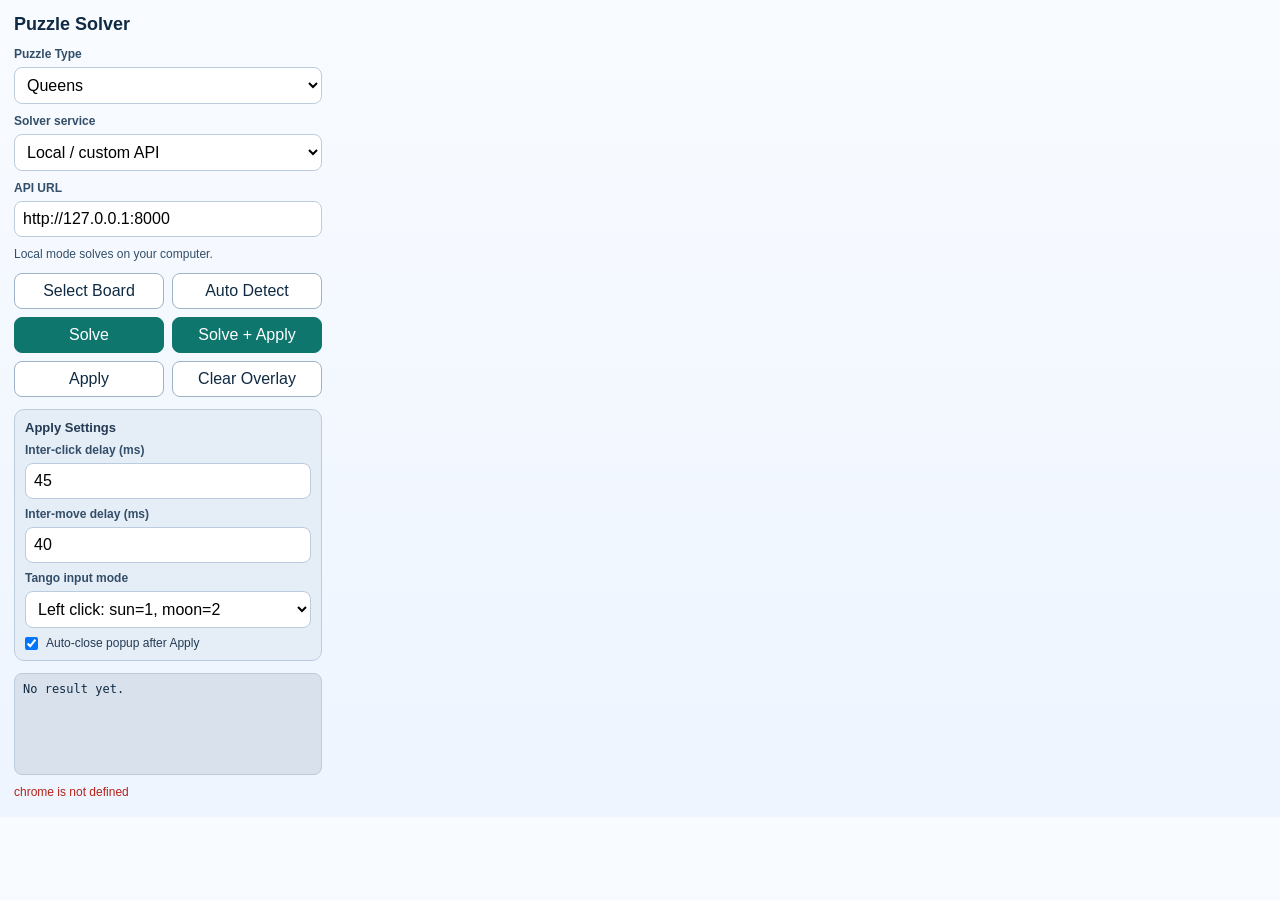
==== extension/popup.html @ 464e5c69 "feat: deploy solver API to Vercel and add online extension mode" ====
<!doctype html>
<html lang="en">
<head>
  <meta charset="utf-8">
  <meta name="viewport" content="width=device-width, initial-scale=1">
  <title>Puzzle Solver</title>
  <link rel="stylesheet" href="popup.css">
</head>
<body>
  <main class="layout">
    <h1>Puzzle Solver</h1>

    <label class="field">
      <span>Puzzle Type</span>
      <select id="puzzleType">
        <option value="queens">Queens</option>
        <option value="tango">Tango</option>
        <option value="sudoku">Mini Sudoku</option>
        <option value="zip">Zip</option>
        <option value="patches">Patches</option>
        <option value="wend">Wend</option>
      </select>
    </label>

    <label class="field">
      <span>Solver service</span>
      <select id="apiMode">
        <option value="local">Local / custom API</option>
        <option value="online">Online</option>
      </select>
    </label>

    <label class="field">
      <span>API URL</span>
      <input id="apiUrl" type="text" value="http://127.0.0.1:8000" autocomplete="off">
    </label>

    <p id="serviceNote" class="service-note">Local mode solves on your computer.</p>

    <div class="actions">
      <button id="selectBoard" type="button">Select Board</button>
      <button id="autoDetect" type="button">Auto Detect</button>
      <button id="solveBoard" type="button" class="primary">Solve</button>
      <button id="solveAndApply" type="button" class="primary">Solve + Apply</button>
      <button id="applyMoves" type="button">Apply</button>
      <button id="clearOverlay" type="button">Clear Overlay</button>
    </div>

    <section class="settings">
      <h2>Apply Settings</h2>

      <label class="field">
        <span>Inter-click delay (ms)</span>
        <input id="interClickDelayMs" type="number" min="0" max="500" step="5" value="45">
      </label>

      <label class="field">
        <span>Inter-move delay (ms)</span>
        <input id="interMoveDelayMs" type="number" min="0" max="500" step="5" value="40">
      </label>

      <label class="field">
        <span>Tango input mode</span>
        <select id="tangoApplyMode">
          <option value="left-cycle">Left click: sun=1, moon=2</option>
          <option value="right-moon">Left sun + right moon</option>
        </select>
      </label>

      <label class="checkbox-field">
        <input id="autoCloseAfterApply" type="checkbox" checked>
        <span>Auto-close popup after Apply</span>
      </label>
    </section>

    <pre id="result" class="result">No result yet.</pre>
    <p id="status" class="status"></p>
  </main>

  <script src="puzzle_registry.js"></script>
  <script src="api_config.js"></script>
  <script src="popup.js"></script>
</body>
</html>
---- extension/popup.css ----
:root {
  font-family: "Segoe UI", Tahoma, sans-serif;
  color: #102a43;
}

body {
  margin: 0;
  width: 336px;
  background: linear-gradient(180deg, #f8fbff 0%, #eef5ff 100%);
}

.layout {
  padding: 14px;
}

h1 {
  margin: 0 0 12px;
  font-size: 18px;
  font-weight: 700;
}

.field {
  display: grid;
  gap: 6px;
  margin-bottom: 10px;
}

.field span {
  font-size: 12px;
  font-weight: 600;
  color: #334e68;
}

input,
select,
button {
  font: inherit;
}

input,
select {
  padding: 8px;
  border: 1px solid #bcccdc;
  border-radius: 8px;
  background: #fff;
}

.actions {
  display: grid;
  grid-template-columns: 1fr 1fr;
  gap: 8px;
  margin: 12px 0;
}

.service-note {
  font-size: 12px;
  color: #334e68;
  margin: 0 0 10px;
}

.settings {
  margin: 8px 0 12px;
  padding: 10px;
  background: #e5edf7;
  border: 1px solid #bcccdc;
  border-radius: 10px;
}

.settings h2 {
  margin: 0 0 8px;
  font-size: 13px;
  color: #243b53;
}

.settings .field {
  margin-bottom: 8px;
}

.checkbox-field {
  display: flex;
  gap: 8px;
  align-items: center;
  font-size: 12px;
  color: #243b53;
}

.checkbox-field input {
  margin: 0;
}

button {
  border: 1px solid #9fb3c8;
  background: #fff;
  color: #102a43;
  border-radius: 8px;
  padding: 8px;
  cursor: pointer;
}

button:hover {
  background: #f0f4f8;
}

button.primary {
  background: #0f766e;
  border-color: #0f766e;
  color: #fff;
}

button:disabled {
  opacity: 0.55;
  cursor: default;
}

.result {
  margin: 0;
  padding: 8px;
  min-height: 84px;
  max-height: 180px;
  overflow: auto;
  white-space: pre-wrap;
  background: #d9e2ec;
  border-radius: 8px;
  border: 1px solid #bcccdc;
  font-size: 12px;
}

.status {
  margin: 10px 0 0;
  min-height: 18px;
  font-size: 12px;
  color: #0f5132;
}

.status.error {
  color: #b42318;
}
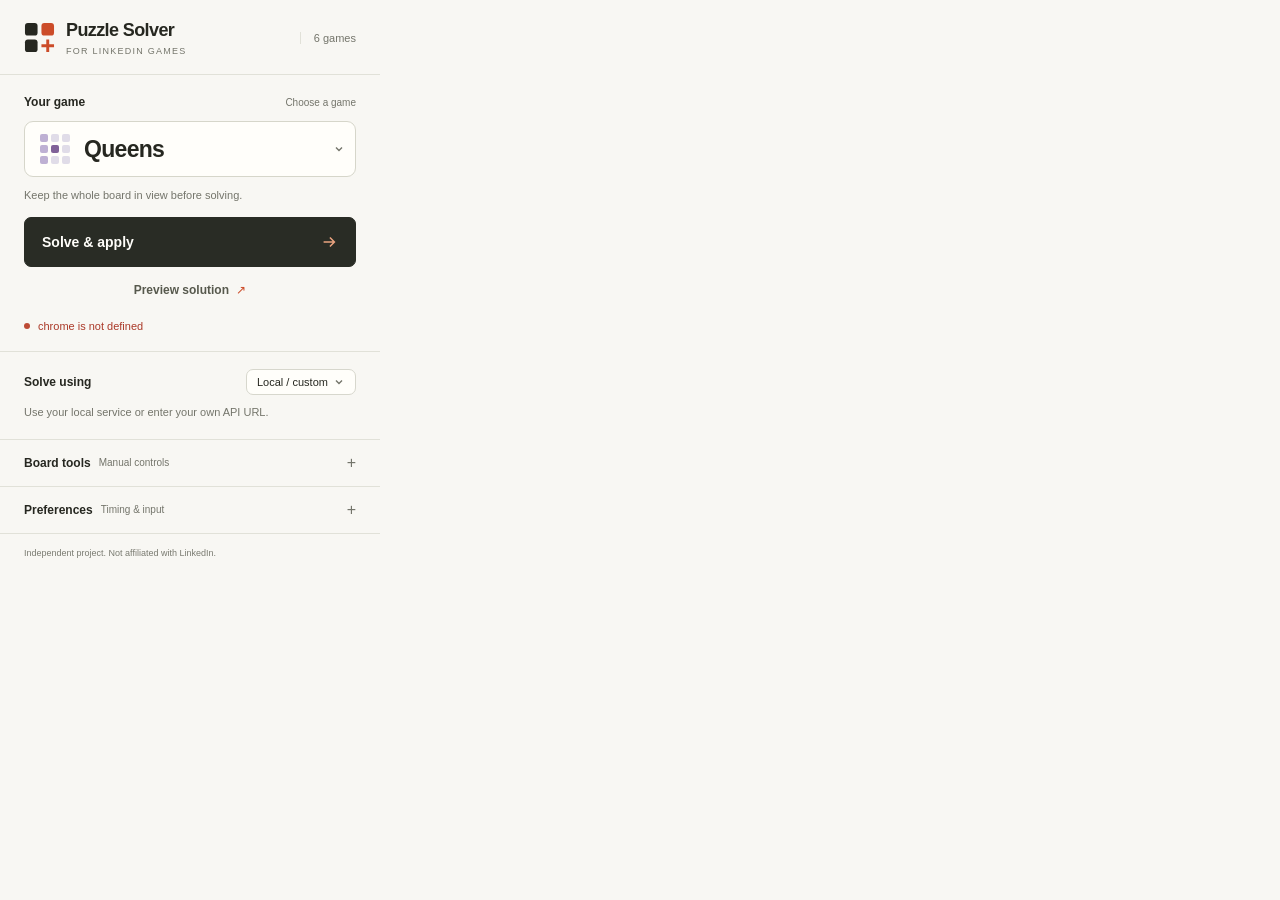
==== commit 5244e21f: "Redesign extension popup and in-page solver controls" ====
--- a/extension/popup.html
+++ b/extension/popup.html
@@ -8,75 +8,53 @@
 </head>
 <body>
   <main class="layout">
-    <h1>Puzzle Solver</h1>
+    <header class="masthead">
+      <svg class="brand-mark" viewBox="0 0 32 32" aria-hidden="true"><rect x="1" y="1" width="13" height="13" rx="3"/><rect x="18" y="1" width="13" height="13" rx="3"/><rect x="1" y="18" width="13" height="13" rx="3"/><path d="M18 24.5h13M24.5 18v13"/></svg>
+      <div><h1>Puzzle Solver</h1><p class="eyebrow">For LinkedIn games</p></div>
+      <span class="edition" aria-label="Six supported games">6 games</span>
+    </header>
 
-    <label class="field">
-      <span>Puzzle Type</span>
-      <select id="puzzleType">
-        <option value="queens">Queens</option>
-        <option value="tango">Tango</option>
-        <option value="sudoku">Mini Sudoku</option>
-        <option value="zip">Zip</option>
-        <option value="patches">Patches</option>
-        <option value="wend">Wend</option>
-      </select>
-    </label>
-
-    <label class="field">
-      <span>Solver service</span>
-      <select id="apiMode">
-        <option value="local">Local / custom API</option>
-        <option value="online">Online</option>
-      </select>
-    </label>
-
-    <label class="field">
-      <span>API URL</span>
-      <input id="apiUrl" type="text" value="http://127.0.0.1:8000" autocomplete="off">
-    </label>
-
-    <p id="serviceNote" class="service-note">Local mode solves on your computer.</p>
-
-    <div class="actions">
-      <button id="selectBoard" type="button">Select Board</button>
-      <button id="autoDetect" type="button">Auto Detect</button>
-      <button id="solveBoard" type="button" class="primary">Solve</button>
-      <button id="solveAndApply" type="button" class="primary">Solve + Apply</button>
-      <button id="applyMoves" type="button">Apply</button>
-      <button id="clearOverlay" type="button">Clear Overlay</button>
-    </div>
-
-    <section class="settings">
-      <h2>Apply Settings</h2>
-
-      <label class="field">
-        <span>Inter-click delay (ms)</span>
-        <input id="interClickDelayMs" type="number" min="0" max="500" step="5" value="45">
-      </label>
-
-      <label class="field">
-        <span>Inter-move delay (ms)</span>
-        <input id="interMoveDelayMs" type="number" min="0" max="500" step="5" value="40">
-      </label>
-
-      <label class="field">
-        <span>Tango input mode</span>
-        <select id="tangoApplyMode">
-          <option value="left-cycle">Left click: sun=1, moon=2</option>
-          <option value="right-moon">Left sun + right moon</option>
+    <section class="solve-section" aria-label="Solve a puzzle">
+      <div class="section-heading"><label for="puzzleType">Your game</label><span id="gameContext">Choose a game</span></div>
+      <div class="game-picker">
+        <span class="game-mark" aria-hidden="true"><i></i><i></i><i></i><i></i><i></i><i></i><i></i><i></i><i></i></span>
+        <select id="puzzleType">
+          <option value="queens">Queens</option><option value="tango">Tango</option>
+          <option value="sudoku">Mini Sudoku</option><option value="zip">Zip</option>
+          <option value="patches">Patches</option><option value="wend">Wend</option>
         </select>
-      </label>
-
-      <label class="checkbox-field">
-        <input id="autoCloseAfterApply" type="checkbox" checked>
-        <span>Auto-close popup after Apply</span>
-      </label>
+      </div>
+      <p class="board-note">Keep the whole board in view before solving.</p>
+      <button id="solveAndApply" type="button" class="primary"><span id="solveLabel">Solve &amp; apply</span><svg viewBox="0 0 20 20" aria-hidden="true"><path d="M4 10h12m-5-5 5 5-5 5"/></svg></button>
+      <button id="solveBoard" type="button" class="preview-button">Preview solution <span aria-hidden="true">↗</span></button>
+      <p id="status" class="status" role="status" aria-live="polite" aria-atomic="true">Ready when you are.</p>
+      <details id="resultDetails" class="result-details" hidden><summary>Solution details</summary><pre id="result" class="result"></pre></details>
     </section>
 
-    <pre id="result" class="result">No result yet.</pre>
-    <p id="status" class="status"></p>
+    <section class="service-section" aria-label="Solver service">
+      <div class="service-heading"><label for="apiMode">Solve using</label><select id="apiMode"><option value="local">Local / custom</option><option value="online">Online</option></select></div>
+      <p id="serviceNote" class="service-note">Use your local service or enter your own API URL.</p>
+    </section>
+
+    <details class="disclosure">
+      <summary>Board tools <span class="summary-note">Manual controls</span></summary>
+      <div class="disclosure-body">
+        <p class="help-text">Adjust the capture if automatic detection misses the board.</p>
+        <div class="tool-grid"><button id="autoDetect" type="button">Detect board</button><button id="selectBoard" type="button">Select area</button><button id="applyMoves" type="button">Apply last solution</button><button id="clearOverlay" type="button">Clear preview</button></div>
+      </div>
+    </details>
+
+    <details class="disclosure">
+      <summary>Preferences <span class="summary-note">Timing &amp; input</span></summary>
+      <div class="disclosure-body">
+      <label id="apiUrlField" class="field endpoint-field"><span>Service address</span><input id="apiUrl" type="url" value="http://127.0.0.1:8000" autocomplete="off" spellcheck="false"></label>
+        <div class="timing-fields"><label class="field"><span>Between clicks <small>ms</small></span><input id="interClickDelayMs" type="number" min="0" max="500" step="5" value="45"></label><label class="field"><span>Between moves <small>ms</small></span><input id="interMoveDelayMs" type="number" min="0" max="500" step="5" value="40"></label></div>
+        <label class="field"><span>Tango controls</span><select id="tangoApplyMode"><option value="left-cycle">Left click cycles sun / moon</option><option value="right-moon">Left for sun, right for moon</option></select></label>
+        <label class="checkbox-field"><input id="autoCloseAfterApply" type="checkbox" checked><span>Close popup after applying</span></label>
+      </div>
+    </details>
+    <footer>Independent project. Not affiliated with LinkedIn.</footer>
   </main>
-
   <script src="puzzle_registry.js"></script>
   <script src="api_config.js"></script>
   <script src="popup.js"></script>
--- a/extension/popup.css
+++ b/extension/popup.css
@@ -1,137 +1,93 @@
 :root {
-  font-family: "Segoe UI", Tahoma, sans-serif;
-  color: #102a43;
+  color-scheme: light;
+  font-family: -apple-system, BlinkMacSystemFont, "Segoe UI", sans-serif;
+  color: #262720;
+  background: #f8f7f3;
+  font-synthesis: none;
+  --muted: #74756b;
+  --line: #e1e1d8;
+  --accent: #cc4c29;
 }
-
-body {
-  margin: 0;
-  width: 336px;
-  background: linear-gradient(180deg, #f8fbff 0%, #eef5ff 100%);
-}
-
-.layout {
-  padding: 14px;
-}
-
-h1 {
-  margin: 0 0 12px;
-  font-size: 18px;
-  font-weight: 700;
-}
-
-.field {
-  display: grid;
-  gap: 6px;
-  margin-bottom: 10px;
-}
-
-.field span {
-  font-size: 12px;
-  font-weight: 600;
-  color: #334e68;
-}
-
-input,
-select,
-button {
-  font: inherit;
-}
-
-input,
-select {
-  padding: 8px;
-  border: 1px solid #bcccdc;
-  border-radius: 8px;
-  background: #fff;
-}
-
-.actions {
-  display: grid;
-  grid-template-columns: 1fr 1fr;
-  gap: 8px;
-  margin: 12px 0;
-}
-
-.service-note {
-  font-size: 12px;
-  color: #334e68;
-  margin: 0 0 10px;
-}
-
-.settings {
-  margin: 8px 0 12px;
-  padding: 10px;
-  background: #e5edf7;
-  border: 1px solid #bcccdc;
-  border-radius: 10px;
-}
-
-.settings h2 {
-  margin: 0 0 8px;
-  font-size: 13px;
-  color: #243b53;
-}
-
-.settings .field {
-  margin-bottom: 8px;
-}
-
-.checkbox-field {
-  display: flex;
-  gap: 8px;
-  align-items: center;
-  font-size: 12px;
-  color: #243b53;
-}
-
-.checkbox-field input {
-  margin: 0;
-}
-
-button {
-  border: 1px solid #9fb3c8;
-  background: #fff;
-  color: #102a43;
-  border-radius: 8px;
-  padding: 8px;
-  cursor: pointer;
-}
-
-button:hover {
-  background: #f0f4f8;
-}
-
-button.primary {
-  background: #0f766e;
-  border-color: #0f766e;
-  color: #fff;
-}
-
-button:disabled {
-  opacity: 0.55;
-  cursor: default;
-}
-
-.result {
-  margin: 0;
-  padding: 8px;
-  min-height: 84px;
-  max-height: 180px;
-  overflow: auto;
-  white-space: pre-wrap;
-  background: #d9e2ec;
-  border-radius: 8px;
-  border: 1px solid #bcccdc;
-  font-size: 12px;
-}
-
-.status {
-  margin: 10px 0 0;
-  min-height: 18px;
-  font-size: 12px;
-  color: #0f5132;
-}
-
-.status.error {
-  color: #b42318;
-}
+* { box-sizing: border-box; }
+[hidden] { display: none !important; }
+body { width: 380px; margin: 0; }
+button, input, select { font: inherit; }
+button, select, summary, input[type="checkbox"] { cursor: pointer; }
+button, input, select { border-radius: 7px; }
+button, input, select, summary { -webkit-tap-highlight-color: transparent; }
+:focus-visible { outline: 2px solid var(--accent); outline-offset: 3px; }
+.masthead { display: flex; align-items: center; gap: 11px; padding: 20px 24px 18px; border-bottom: 1px solid var(--line); }
+.brand-mark { width: 31px; height: 31px; flex: none; fill: currentColor; }
+.brand-mark rect:nth-child(2) { fill: var(--accent); }
+.brand-mark path { fill: none; stroke: var(--accent); stroke-width: 3; }
+h1 { font-size: 18px; line-height: 1.2; letter-spacing: -.6px; margin: 0 0 5px; font-weight: 650; }
+.eyebrow { font-size: 9px; line-height: 1; letter-spacing: 1.25px; text-transform: uppercase; color: var(--muted); margin: 0; }
+.edition { margin-left: auto; font-size: 11px; color: var(--muted); border-left: 1px solid var(--line); padding-left: 13px; white-space: nowrap; }
+.solve-section { padding: 20px 24px 16px; }
+.section-heading { display: flex; align-items: baseline; justify-content: space-between; margin-bottom: 12px; }
+.section-heading label, .service-heading label { font-size: 12px; font-weight: 600; }
+.section-heading span { font-size: 10px; color: var(--muted); }
+.game-picker { display: flex; align-items: center; gap: 14px; border: 1px solid #d6d6ca; border-radius: 9px; background: #fffefa; padding-left: 15px; }
+.game-picker:focus-within { border-color: var(--accent); }
+.game-picker select { width: 100%; border: 0; background-color: transparent; padding: 14px 32px 14px 0; font-size: 23px; font-weight: 600; letter-spacing: -.7px; color: inherit; }
+.game-mark { width: 30px; display: grid; grid-template-columns: repeat(3, 1fr); gap: 3px; flex: none; }
+.game-mark i { aspect-ratio: 1; border-radius: 2px; background: #e0dce8; }
+.game-mark i:nth-child(3n+1) { background: #beb0d3; }
+.game-mark i:nth-child(5) { background: #806198; }
+.layout[data-puzzle="tango"] .game-mark i { background: #e8c269; }
+.layout[data-puzzle="tango"] .game-mark i:nth-child(even) { background: #90b4c7; }
+.layout[data-puzzle="sudoku"] .game-mark i { background: #b8c9af; }
+.layout[data-puzzle="sudoku"] .game-mark i:nth-child(3n) { background: #65875c; }
+.layout[data-puzzle="zip"] .game-mark i { background: #e3bf92; }
+.layout[data-puzzle="zip"] .game-mark i:nth-child(3n+2) { background: #b67043; }
+.layout[data-puzzle="patches"] .game-mark i { background: #d8b4a9; }
+.layout[data-puzzle="patches"] .game-mark i:nth-child(3n+1) { background: #ac7065; }
+.layout[data-puzzle="wend"] .game-mark i { background: #d8ca88; }
+.layout[data-puzzle="wend"] .game-mark i:nth-child(2n) { background: #a79851; }
+.board-note { font-size: 11px; color: var(--muted); line-height: 1.5; margin: 10px 0 14px; }
+button { border: 1px solid #d7d7cd; background: #fffefa; color: inherit; padding: 10px 12px; font-size: 12px; font-weight: 550; transition: background .15s, border-color .15s; }
+button:hover { background: #eeeee6; border-color: #b5b5a8; }
+button.primary { display: flex; align-items: center; justify-content: space-between; width: 100%; background: #292c25; border-color: #292c25; color: #fffefa; padding: 15px 17px; font-size: 14px; }
+button.primary:hover { background: #414538; border-color: #414538; }
+.primary svg { width: 18px; height: 18px; stroke: #e9a27f; stroke-width: 1.7; fill: none; }
+button.preview-button { width: 100%; margin-top: 7px; background: transparent; border-color: transparent; padding: 8px; color: #57594d; }
+.preview-button span { margin-left: 4px; color: var(--accent); }
+button.preview-button:hover { background: #efeee7; }
+:disabled { opacity: .5; cursor: wait; }
+.status { display: flex; align-items: flex-start; gap: 8px; font-size: 11px; line-height: 1.5; margin: 12px 0 0; color: #616455; overflow-wrap: anywhere; }
+.status::before { content: ""; width: 6px; height: 6px; border-radius: 50%; background: #899875; flex: none; margin-top: 5px; }
+.status.error { color: #aa3827; }
+.status.error::before { background: #bd4b35; }
+.layout[aria-busy="true"] .status::before { width: 9px; height: 9px; margin-top: 3px; background: transparent; border: 1.5px solid #d3d4c9; border-top-color: #666d58; animation: spin .8s linear infinite; }
+@keyframes spin { to { transform: rotate(360deg); } }
+.service-section { border-top: 1px solid var(--line); padding: 17px 24px 18px; }
+.service-heading { display: flex; justify-content: space-between; align-items: center; }
+.service-heading select { font-size: 11px; padding: 6px 27px 6px 10px; border: 1px solid #d7d7cd; background-color: #fffefa; }
+.service-note { color: var(--muted); font-size: 11px; line-height: 1.55; margin: 9px 0 0; }
+.field { display: grid; gap: 7px; }
+.field span { font-size: 11px; font-weight: 550; }
+.field small { color: var(--muted); font-weight: 400; }
+input, select { color: inherit; }
+.field input, .field select { width: 100%; border: 1px solid #d7d7cd; background-color: #fffefa; padding: 9px 10px; font-size: 12px; }
+select { appearance: none; background-image: url("data:image/svg+xml,%3Csvg xmlns='http://www.w3.org/2000/svg' viewBox='0 0 12 12' fill='none' stroke='%2374756b' stroke-width='1.4'%3E%3Cpath d='m3 4.5 3 3 3-3'/%3E%3C/svg%3E"); background-repeat: no-repeat; background-size: 12px; background-position: right 10px center; }
+.endpoint-field { margin: 0 0 16px; }
+.endpoint-field input { font-family: ui-monospace, "SFMono-Regular", Consolas, monospace; font-size: 10px; }
+.disclosure { border-top: 1px solid var(--line); }
+summary { list-style: none; display: flex; align-items: center; padding: 14px 24px; gap: 8px; font-size: 12px; font-weight: 550; }
+summary::-webkit-details-marker { display: none; }
+summary::after { content: "+"; color: var(--muted); font-size: 16px; font-weight: 400; margin-left: auto; }
+details[open] > summary::after { content: "−"; }
+summary:hover { background: #f0efe9; }
+.summary-note { color: var(--muted); font-size: 10px; font-weight: 400; }
+.disclosure-body { padding: 0 24px 20px; }
+.help-text { font-size: 11px; color: var(--muted); line-height: 1.5; margin: 0 0 12px; }
+.tool-grid { display: grid; grid-template-columns: 1fr 1fr; gap: 7px; }
+.tool-grid button { font-size: 11px; }
+.timing-fields { display: grid; grid-template-columns: 1fr 1fr; gap: 12px; margin-bottom: 14px; }
+.checkbox-field { display: flex; gap: 9px; align-items: center; margin-top: 16px; font-size: 11px; }
+.checkbox-field input { margin: 0; accent-color: #4e5d40; width: 14px; height: 14px; }
+.result-details { margin-top: 12px; border: 1px solid var(--line); border-radius: 7px; }
+.result-details summary { padding: 9px 10px; color: #57594d; font-size: 11px; }
+.result { margin: 0; padding: 10px; max-height: 160px; overflow: auto; white-space: pre-wrap; overflow-wrap: anywhere; font: 10px/1.6 ui-monospace, "SFMono-Regular", Consolas, monospace; border-top: 1px solid var(--line); }
+footer { padding: 13px 24px; border-top: 1px solid var(--line); color: #7a7b71; font-size: 9px; line-height: 1.5; }
+@media (prefers-reduced-motion: reduce) { *, *::before { animation: none !important; transition: none !important; } }
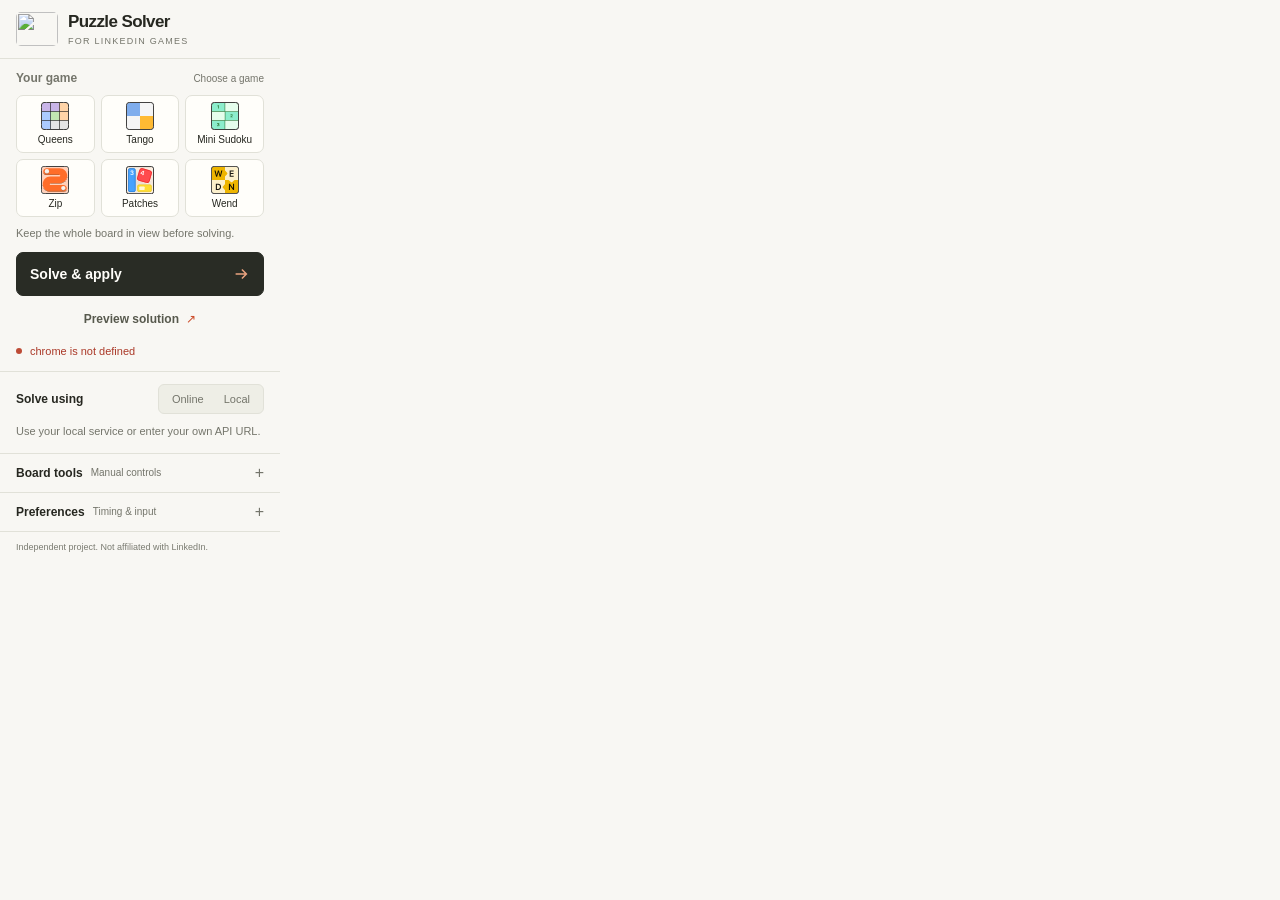
==== commit 8f0e321a: "Compact popup and use original game icons and repository logo" ====
--- a/extension/popup.html
+++ b/extension/popup.html
@@ -9,21 +9,18 @@
 <body>
   <main class="layout">
     <header class="masthead">
-      <svg class="brand-mark" viewBox="0 0 32 32" aria-hidden="true"><rect x="1" y="1" width="13" height="13" rx="3"/><rect x="18" y="1" width="13" height="13" rx="3"/><rect x="1" y="18" width="13" height="13" rx="3"/><path d="M18 24.5h13M24.5 18v13"/></svg>
+      <img class="brand-mark" src="assets/logo.png" alt="">
       <div><h1>Puzzle Solver</h1><p class="eyebrow">For LinkedIn games</p></div>
-      <span class="edition" aria-label="Six supported games">6 games</span>
     </header>
 
     <section class="solve-section" aria-label="Solve a puzzle">
-      <div class="section-heading"><label for="puzzleType">Your game</label><span id="gameContext">Choose a game</span></div>
-      <div class="game-picker">
-        <span class="game-mark" aria-hidden="true"><i></i><i></i><i></i><i></i><i></i><i></i><i></i><i></i><i></i></span>
-        <select id="puzzleType">
-          <option value="queens">Queens</option><option value="tango">Tango</option>
-          <option value="sudoku">Mini Sudoku</option><option value="zip">Zip</option>
-          <option value="patches">Patches</option><option value="wend">Wend</option>
-        </select>
-      </div>
+      <div class="section-heading"><span id="gameLabel">Your game</span><span id="gameContext">Choose a game</span></div>
+      <div id="gameChoices" class="game-choices" role="radiogroup" aria-labelledby="gameLabel"></div>
+      <select id="puzzleType" hidden aria-label="Game value">
+        <option value="queens">Queens</option><option value="tango">Tango</option>
+        <option value="sudoku">Mini Sudoku</option><option value="zip">Zip</option>
+        <option value="patches">Patches</option><option value="wend">Wend</option>
+      </select>
       <p class="board-note">Keep the whole board in view before solving.</p>
       <button id="solveAndApply" type="button" class="primary"><span id="solveLabel">Solve &amp; apply</span><svg viewBox="0 0 20 20" aria-hidden="true"><path d="M4 10h12m-5-5 5 5-5 5"/></svg></button>
       <button id="solveBoard" type="button" class="preview-button">Preview solution <span aria-hidden="true">↗</span></button>
@@ -32,7 +29,13 @@
     </section>
 
     <section class="service-section" aria-label="Solver service">
-      <div class="service-heading"><label for="apiMode">Solve using</label><select id="apiMode"><option value="local">Local / custom</option><option value="online">Online</option></select></div>
+      <div class="service-heading"><span id="serviceLabel">Solve using</span>
+        <div class="mode-switch" role="radiogroup" aria-labelledby="serviceLabel">
+          <label><input id="apiModeOnline" type="radio" name="serviceMode" value="online"><span>Online</span></label>
+          <label><input id="apiModeLocal" type="radio" name="serviceMode" value="local"><span>Local</span></label>
+        </div>
+        <select id="apiMode" hidden aria-label="Service value"><option value="local">Local / custom</option><option value="online">Online</option></select>
+      </div>
       <p id="serviceNote" class="service-note">Use your local service or enter your own API URL.</p>
     </section>
 
@@ -47,7 +50,7 @@
     <details class="disclosure">
       <summary>Preferences <span class="summary-note">Timing &amp; input</span></summary>
       <div class="disclosure-body">
-      <label id="apiUrlField" class="field endpoint-field"><span>Service address</span><input id="apiUrl" type="url" value="http://127.0.0.1:8000" autocomplete="off" spellcheck="false"></label>
+        <label id="apiUrlField" class="field endpoint-field"><span>Service address</span><input id="apiUrl" type="url" value="http://127.0.0.1:8000" autocomplete="off" spellcheck="false"></label>
         <div class="timing-fields"><label class="field"><span>Between clicks <small>ms</small></span><input id="interClickDelayMs" type="number" min="0" max="500" step="5" value="45"></label><label class="field"><span>Between moves <small>ms</small></span><input id="interMoveDelayMs" type="number" min="0" max="500" step="5" value="40"></label></div>
         <label class="field"><span>Tango controls</span><select id="tangoApplyMode"><option value="left-cycle">Left click cycles sun / moon</option><option value="right-moon">Left for sun, right for moon</option></select></label>
         <label class="checkbox-field"><input id="autoCloseAfterApply" type="checkbox" checked><span>Close popup after applying</span></label>
--- a/extension/popup.css
+++ b/extension/popup.css
@@ -10,59 +10,52 @@
 }
 * { box-sizing: border-box; }
 [hidden] { display: none !important; }
-body { width: 380px; margin: 0; }
+body { width: 280px; margin: 0; }
 button, input, select { font: inherit; }
 button, select, summary, input[type="checkbox"] { cursor: pointer; }
 button, input, select { border-radius: 7px; }
 button, input, select, summary { -webkit-tap-highlight-color: transparent; }
 :focus-visible { outline: 2px solid var(--accent); outline-offset: 3px; }
-.masthead { display: flex; align-items: center; gap: 11px; padding: 20px 24px 18px; border-bottom: 1px solid var(--line); }
-.brand-mark { width: 31px; height: 31px; flex: none; fill: currentColor; }
-.brand-mark rect:nth-child(2) { fill: var(--accent); }
-.brand-mark path { fill: none; stroke: var(--accent); stroke-width: 3; }
-h1 { font-size: 18px; line-height: 1.2; letter-spacing: -.6px; margin: 0 0 5px; font-weight: 650; }
+.masthead { display: flex; align-items: center; gap: 10px; padding: 12px 16px; border-bottom: 1px solid var(--line); }
+.brand-mark { width: 42px; height: 34px; flex: none; object-fit: contain; border-radius: 5px; }
+h1 { font-size: 17px; line-height: 1.2; letter-spacing: -.6px; margin: 0 0 5px; font-weight: 650; }
 .eyebrow { font-size: 9px; line-height: 1; letter-spacing: 1.25px; text-transform: uppercase; color: var(--muted); margin: 0; }
-.edition { margin-left: auto; font-size: 11px; color: var(--muted); border-left: 1px solid var(--line); padding-left: 13px; white-space: nowrap; }
-.solve-section { padding: 20px 24px 16px; }
-.section-heading { display: flex; align-items: baseline; justify-content: space-between; margin-bottom: 12px; }
-.section-heading label, .service-heading label { font-size: 12px; font-weight: 600; }
+.solve-section { padding: 12px 16px; }
+.section-heading { display: flex; align-items: baseline; justify-content: space-between; margin-bottom: 10px; }
+.section-heading > span:first-child, .service-heading > span { font-size: 12px; font-weight: 600; }
 .section-heading span { font-size: 10px; color: var(--muted); }
-.game-picker { display: flex; align-items: center; gap: 14px; border: 1px solid #d6d6ca; border-radius: 9px; background: #fffefa; padding-left: 15px; }
-.game-picker:focus-within { border-color: var(--accent); }
-.game-picker select { width: 100%; border: 0; background-color: transparent; padding: 14px 32px 14px 0; font-size: 23px; font-weight: 600; letter-spacing: -.7px; color: inherit; }
-.game-mark { width: 30px; display: grid; grid-template-columns: repeat(3, 1fr); gap: 3px; flex: none; }
-.game-mark i { aspect-ratio: 1; border-radius: 2px; background: #e0dce8; }
-.game-mark i:nth-child(3n+1) { background: #beb0d3; }
-.game-mark i:nth-child(5) { background: #806198; }
-.layout[data-puzzle="tango"] .game-mark i { background: #e8c269; }
-.layout[data-puzzle="tango"] .game-mark i:nth-child(even) { background: #90b4c7; }
-.layout[data-puzzle="sudoku"] .game-mark i { background: #b8c9af; }
-.layout[data-puzzle="sudoku"] .game-mark i:nth-child(3n) { background: #65875c; }
-.layout[data-puzzle="zip"] .game-mark i { background: #e3bf92; }
-.layout[data-puzzle="zip"] .game-mark i:nth-child(3n+2) { background: #b67043; }
-.layout[data-puzzle="patches"] .game-mark i { background: #d8b4a9; }
-.layout[data-puzzle="patches"] .game-mark i:nth-child(3n+1) { background: #ac7065; }
-.layout[data-puzzle="wend"] .game-mark i { background: #d8ca88; }
-.layout[data-puzzle="wend"] .game-mark i:nth-child(2n) { background: #a79851; }
-.board-note { font-size: 11px; color: var(--muted); line-height: 1.5; margin: 10px 0 14px; }
+.game-choices { display: grid; grid-template-columns: repeat(3, 1fr); gap: 6px; }
+.game-choice { position: relative; cursor: pointer; }
+.game-choice input, .mode-switch input { position: absolute; opacity: 0; width: 1px; height: 1px; margin: 0; }
+.game-choice .choice-content { display: flex; flex-direction: column; align-items: center; justify-content: center; gap: 4px; min-height: 58px; padding: 5px 2px; border: 1px solid var(--line); border-radius: 7px; background: #fffefa; }
+.game-choice img { width: 28px; height: 28px; }
+.game-choice .choice-name { font-size: 10px; line-height: 1.2; white-space: nowrap; }
+.game-choice:hover .choice-content { border-color: #afafa1; background: #f0efe8; }
+.game-choice input:checked + .choice-content { border-color: #646e55; background: #edf0e6; box-shadow: inset 0 0 0 1px #646e55; }
+.game-choice input:focus-visible + .choice-content, .mode-switch input:focus-visible + span { outline: 2px solid var(--accent); outline-offset: 2px; }
+.game-choice:has(input:disabled), .mode-switch label:has(input:disabled) { opacity: .5; cursor: wait; }
+.board-note { font-size: 11px; color: var(--muted); line-height: 1.5; margin: 8px 0 10px; }
 button { border: 1px solid #d7d7cd; background: #fffefa; color: inherit; padding: 10px 12px; font-size: 12px; font-weight: 550; transition: background .15s, border-color .15s; }
 button:hover { background: #eeeee6; border-color: #b5b5a8; }
-button.primary { display: flex; align-items: center; justify-content: space-between; width: 100%; background: #292c25; border-color: #292c25; color: #fffefa; padding: 15px 17px; font-size: 14px; }
+button.primary { display: flex; align-items: center; justify-content: space-between; width: 100%; background: #292c25; border-color: #292c25; color: #fffefa; padding: 12px 13px; font-size: 14px; }
 button.primary:hover { background: #414538; border-color: #414538; }
 .primary svg { width: 18px; height: 18px; stroke: #e9a27f; stroke-width: 1.7; fill: none; }
 button.preview-button { width: 100%; margin-top: 7px; background: transparent; border-color: transparent; padding: 8px; color: #57594d; }
 .preview-button span { margin-left: 4px; color: var(--accent); }
 button.preview-button:hover { background: #efeee7; }
 :disabled { opacity: .5; cursor: wait; }
-.status { display: flex; align-items: flex-start; gap: 8px; font-size: 11px; line-height: 1.5; margin: 12px 0 0; color: #616455; overflow-wrap: anywhere; }
+.status { display: flex; align-items: flex-start; gap: 8px; font-size: 11px; line-height: 1.5; margin: 8px 0 0; color: #616455; overflow-wrap: anywhere; }
 .status::before { content: ""; width: 6px; height: 6px; border-radius: 50%; background: #899875; flex: none; margin-top: 5px; }
 .status.error { color: #aa3827; }
 .status.error::before { background: #bd4b35; }
 .layout[aria-busy="true"] .status::before { width: 9px; height: 9px; margin-top: 3px; background: transparent; border: 1.5px solid #d3d4c9; border-top-color: #666d58; animation: spin .8s linear infinite; }
 @keyframes spin { to { transform: rotate(360deg); } }
-.service-section { border-top: 1px solid var(--line); padding: 17px 24px 18px; }
+.service-section { border-top: 1px solid var(--line); padding: 12px 16px; }
 .service-heading { display: flex; justify-content: space-between; align-items: center; }
-.service-heading select { font-size: 11px; padding: 6px 27px 6px 10px; border: 1px solid #d7d7cd; background-color: #fffefa; }
+.mode-switch { display: flex; padding: 3px; border: 1px solid var(--line); border-radius: 6px; background: #eeeee6; }
+.mode-switch label { position: relative; cursor: pointer; }
+.mode-switch span { display: block; padding: 5px 10px; border-radius: 4px; font-size: 11px; line-height: 1.1; color: #74756b; }
+.mode-switch input:checked + span { color: #262720; background: #fffefa; box-shadow: 0 1px 3px #26272016; }
 .service-note { color: var(--muted); font-size: 11px; line-height: 1.55; margin: 9px 0 0; }
 .field { display: grid; gap: 7px; }
 .field span { font-size: 11px; font-weight: 550; }
@@ -73,13 +66,13 @@
 .endpoint-field { margin: 0 0 16px; }
 .endpoint-field input { font-family: ui-monospace, "SFMono-Regular", Consolas, monospace; font-size: 10px; }
 .disclosure { border-top: 1px solid var(--line); }
-summary { list-style: none; display: flex; align-items: center; padding: 14px 24px; gap: 8px; font-size: 12px; font-weight: 550; }
+summary { list-style: none; display: flex; align-items: center; padding: 10px 16px; gap: 8px; font-size: 12px; font-weight: 550; }
 summary::-webkit-details-marker { display: none; }
 summary::after { content: "+"; color: var(--muted); font-size: 16px; font-weight: 400; margin-left: auto; }
 details[open] > summary::after { content: "−"; }
 summary:hover { background: #f0efe9; }
 .summary-note { color: var(--muted); font-size: 10px; font-weight: 400; }
-.disclosure-body { padding: 0 24px 20px; }
+.disclosure-body { padding: 0 16px 16px; }
 .help-text { font-size: 11px; color: var(--muted); line-height: 1.5; margin: 0 0 12px; }
 .tool-grid { display: grid; grid-template-columns: 1fr 1fr; gap: 7px; }
 .tool-grid button { font-size: 11px; }
@@ -89,5 +82,5 @@
 .result-details { margin-top: 12px; border: 1px solid var(--line); border-radius: 7px; }
 .result-details summary { padding: 9px 10px; color: #57594d; font-size: 11px; }
 .result { margin: 0; padding: 10px; max-height: 160px; overflow: auto; white-space: pre-wrap; overflow-wrap: anywhere; font: 10px/1.6 ui-monospace, "SFMono-Regular", Consolas, monospace; border-top: 1px solid var(--line); }
-footer { padding: 13px 24px; border-top: 1px solid var(--line); color: #7a7b71; font-size: 9px; line-height: 1.5; }
+footer { padding: 9px 16px; border-top: 1px solid var(--line); color: #7a7b71; font-size: 9px; line-height: 1.5; }
 @media (prefers-reduced-motion: reduce) { *, *::before { animation: none !important; transition: none !important; } }
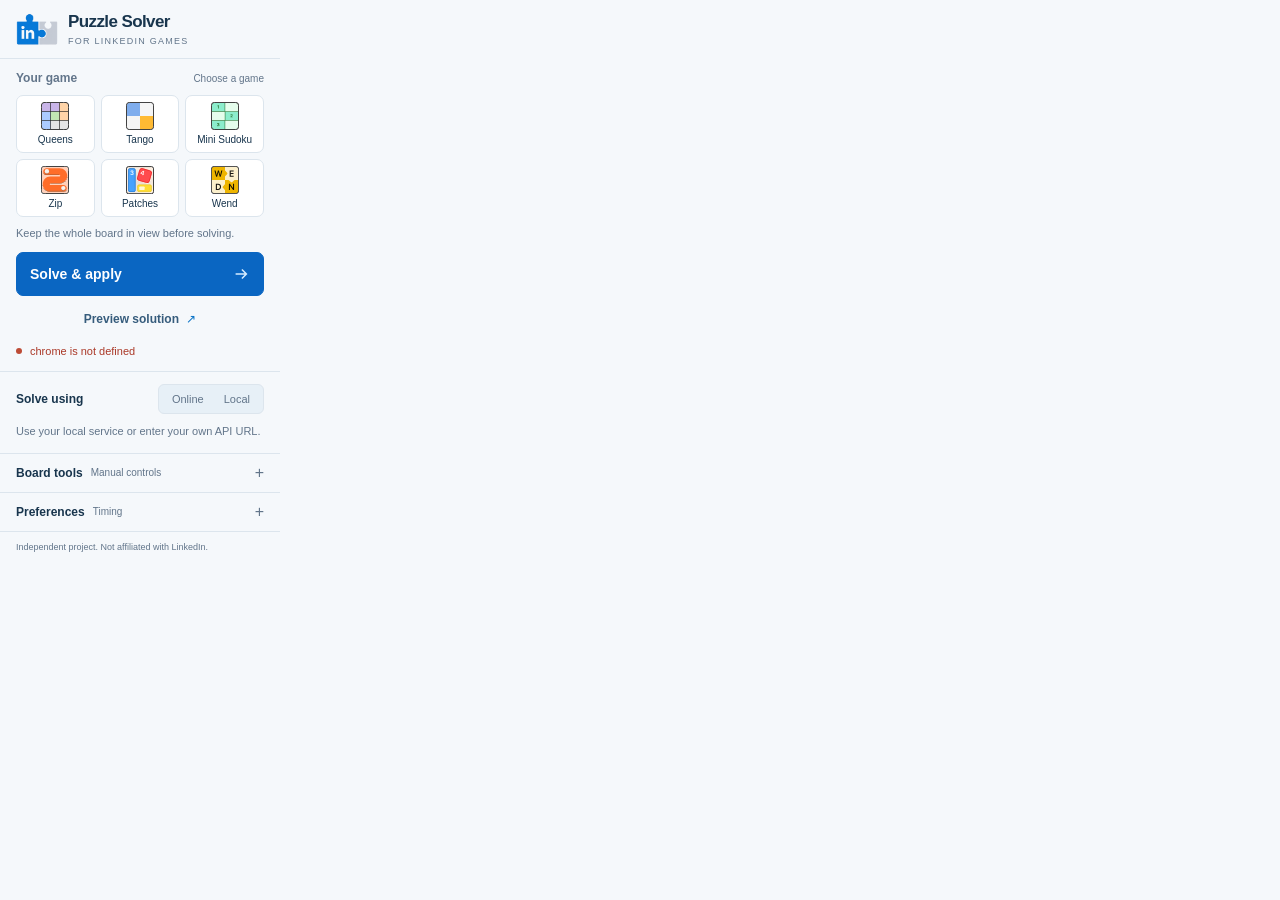
==== commit 97ec31b1: "Fix Sudoku completion and Queens detection, simplify controls and previews" ====
--- a/extension/popup.html
+++ b/extension/popup.html
@@ -48,11 +48,10 @@
     </details>
 
     <details class="disclosure">
-      <summary>Preferences <span class="summary-note">Timing &amp; input</span></summary>
+      <summary>Preferences <span class="summary-note">Timing</span></summary>
       <div class="disclosure-body">
         <label id="apiUrlField" class="field endpoint-field"><span>Service address</span><input id="apiUrl" type="url" value="http://127.0.0.1:8000" autocomplete="off" spellcheck="false"></label>
         <div class="timing-fields"><label class="field"><span>Between clicks <small>ms</small></span><input id="interClickDelayMs" type="number" min="0" max="500" step="5" value="45"></label><label class="field"><span>Between moves <small>ms</small></span><input id="interMoveDelayMs" type="number" min="0" max="500" step="5" value="40"></label></div>
-        <label class="field"><span>Tango controls</span><select id="tangoApplyMode"><option value="left-cycle">Left click cycles sun / moon</option><option value="right-moon">Left for sun, right for moon</option></select></label>
         <label class="checkbox-field"><input id="autoCloseAfterApply" type="checkbox" checked><span>Close popup after applying</span></label>
       </div>
     </details>
--- a/extension/popup.css
+++ b/extension/popup.css
@@ -1,12 +1,12 @@
 :root {
   color-scheme: light;
   font-family: -apple-system, BlinkMacSystemFont, "Segoe UI", sans-serif;
-  color: #262720;
-  background: #f8f7f3;
+  color: #18354d;
+  background: #f5f8fb;
   font-synthesis: none;
-  --muted: #74756b;
-  --line: #e1e1d8;
-  --accent: #cc4c29;
+  --muted: #62758a;
+  --line: #dce5ed;
+  --accent: #0a73c7;
 }
 * { box-sizing: border-box; }
 [hidden] { display: none !important; }
@@ -27,41 +27,41 @@
 .game-choices { display: grid; grid-template-columns: repeat(3, 1fr); gap: 6px; }
 .game-choice { position: relative; cursor: pointer; }
 .game-choice input, .mode-switch input { position: absolute; opacity: 0; width: 1px; height: 1px; margin: 0; }
-.game-choice .choice-content { display: flex; flex-direction: column; align-items: center; justify-content: center; gap: 4px; min-height: 58px; padding: 5px 2px; border: 1px solid var(--line); border-radius: 7px; background: #fffefa; }
+.game-choice .choice-content { display: flex; flex-direction: column; align-items: center; justify-content: center; gap: 4px; min-height: 58px; padding: 5px 2px; border: 1px solid var(--line); border-radius: 7px; background: #ffffff; }
 .game-choice img { width: 28px; height: 28px; }
 .game-choice .choice-name { font-size: 10px; line-height: 1.2; white-space: nowrap; }
-.game-choice:hover .choice-content { border-color: #afafa1; background: #f0efe8; }
-.game-choice input:checked + .choice-content { border-color: #646e55; background: #edf0e6; box-shadow: inset 0 0 0 1px #646e55; }
+.game-choice:hover .choice-content { border-color: #97afc4; background: #edf4fa; }
+.game-choice input:checked + .choice-content { border-color: #0a66c2; background: #eaf3fc; box-shadow: inset 0 0 0 1px #0a66c2; }
 .game-choice input:focus-visible + .choice-content, .mode-switch input:focus-visible + span { outline: 2px solid var(--accent); outline-offset: 2px; }
 .game-choice:has(input:disabled), .mode-switch label:has(input:disabled) { opacity: .5; cursor: wait; }
 .board-note { font-size: 11px; color: var(--muted); line-height: 1.5; margin: 8px 0 10px; }
-button { border: 1px solid #d7d7cd; background: #fffefa; color: inherit; padding: 10px 12px; font-size: 12px; font-weight: 550; transition: background .15s, border-color .15s; }
-button:hover { background: #eeeee6; border-color: #b5b5a8; }
-button.primary { display: flex; align-items: center; justify-content: space-between; width: 100%; background: #292c25; border-color: #292c25; color: #fffefa; padding: 12px 13px; font-size: 14px; }
-button.primary:hover { background: #414538; border-color: #414538; }
-.primary svg { width: 18px; height: 18px; stroke: #e9a27f; stroke-width: 1.7; fill: none; }
-button.preview-button { width: 100%; margin-top: 7px; background: transparent; border-color: transparent; padding: 8px; color: #57594d; }
+button { border: 1px solid #cbd9e5; background: #ffffff; color: inherit; padding: 10px 12px; font-size: 12px; font-weight: 550; transition: background .15s, border-color .15s; }
+button:hover { background: #e7f0f7; border-color: #9ab3c9; }
+button.primary { display: flex; align-items: center; justify-content: space-between; width: 100%; background: #0a66c2; border-color: #0a66c2; color: #ffffff; padding: 12px 13px; font-size: 14px; }
+button.primary:hover { background: #08549e; border-color: #08549e; }
+.primary svg { width: 18px; height: 18px; stroke: #d5ecff; stroke-width: 1.7; fill: none; }
+button.preview-button { width: 100%; margin-top: 7px; background: transparent; border-color: transparent; padding: 8px; color: #365c7c; }
 .preview-button span { margin-left: 4px; color: var(--accent); }
-button.preview-button:hover { background: #efeee7; }
+button.preview-button:hover { background: #eaf2f9; }
 :disabled { opacity: .5; cursor: wait; }
-.status { display: flex; align-items: flex-start; gap: 8px; font-size: 11px; line-height: 1.5; margin: 8px 0 0; color: #616455; overflow-wrap: anywhere; }
-.status::before { content: ""; width: 6px; height: 6px; border-radius: 50%; background: #899875; flex: none; margin-top: 5px; }
+.status { display: flex; align-items: flex-start; gap: 8px; font-size: 11px; line-height: 1.5; margin: 8px 0 0; color: #4f6c85; overflow-wrap: anywhere; }
+.status::before { content: ""; width: 6px; height: 6px; border-radius: 50%; background: #0a73c7; flex: none; margin-top: 5px; }
 .status.error { color: #aa3827; }
 .status.error::before { background: #bd4b35; }
-.layout[aria-busy="true"] .status::before { width: 9px; height: 9px; margin-top: 3px; background: transparent; border: 1.5px solid #d3d4c9; border-top-color: #666d58; animation: spin .8s linear infinite; }
+.layout[aria-busy="true"] .status::before { width: 9px; height: 9px; margin-top: 3px; background: transparent; border: 1.5px solid #d3e0eb; border-top-color: #0a66c2; animation: spin .8s linear infinite; }
 @keyframes spin { to { transform: rotate(360deg); } }
 .service-section { border-top: 1px solid var(--line); padding: 12px 16px; }
 .service-heading { display: flex; justify-content: space-between; align-items: center; }
-.mode-switch { display: flex; padding: 3px; border: 1px solid var(--line); border-radius: 6px; background: #eeeee6; }
+.mode-switch { display: flex; padding: 3px; border: 1px solid var(--line); border-radius: 6px; background: #e7f0f7; }
 .mode-switch label { position: relative; cursor: pointer; }
-.mode-switch span { display: block; padding: 5px 10px; border-radius: 4px; font-size: 11px; line-height: 1.1; color: #74756b; }
-.mode-switch input:checked + span { color: #262720; background: #fffefa; box-shadow: 0 1px 3px #26272016; }
+.mode-switch span { display: block; padding: 5px 10px; border-radius: 4px; font-size: 11px; line-height: 1.1; color: #62758a; }
+.mode-switch input:checked + span { color: #18354d; background: #ffffff; box-shadow: 0 1px 3px #18354d16; }
 .service-note { color: var(--muted); font-size: 11px; line-height: 1.55; margin: 9px 0 0; }
 .field { display: grid; gap: 7px; }
 .field span { font-size: 11px; font-weight: 550; }
 .field small { color: var(--muted); font-weight: 400; }
 input, select { color: inherit; }
-.field input, .field select { width: 100%; border: 1px solid #d7d7cd; background-color: #fffefa; padding: 9px 10px; font-size: 12px; }
+.field input, .field select { width: 100%; border: 1px solid #cbd9e5; background-color: #ffffff; padding: 9px 10px; font-size: 12px; }
 select { appearance: none; background-image: url("data:image/svg+xml,%3Csvg xmlns='http://www.w3.org/2000/svg' viewBox='0 0 12 12' fill='none' stroke='%2374756b' stroke-width='1.4'%3E%3Cpath d='m3 4.5 3 3 3-3'/%3E%3C/svg%3E"); background-repeat: no-repeat; background-size: 12px; background-position: right 10px center; }
 .endpoint-field { margin: 0 0 16px; }
 .endpoint-field input { font-family: ui-monospace, "SFMono-Regular", Consolas, monospace; font-size: 10px; }
@@ -70,7 +70,7 @@
 summary::-webkit-details-marker { display: none; }
 summary::after { content: "+"; color: var(--muted); font-size: 16px; font-weight: 400; margin-left: auto; }
 details[open] > summary::after { content: "−"; }
-summary:hover { background: #f0efe9; }
+summary:hover { background: #edf4fa; }
 .summary-note { color: var(--muted); font-size: 10px; font-weight: 400; }
 .disclosure-body { padding: 0 16px 16px; }
 .help-text { font-size: 11px; color: var(--muted); line-height: 1.5; margin: 0 0 12px; }
@@ -78,9 +78,9 @@
 .tool-grid button { font-size: 11px; }
 .timing-fields { display: grid; grid-template-columns: 1fr 1fr; gap: 12px; margin-bottom: 14px; }
 .checkbox-field { display: flex; gap: 9px; align-items: center; margin-top: 16px; font-size: 11px; }
-.checkbox-field input { margin: 0; accent-color: #4e5d40; width: 14px; height: 14px; }
+.checkbox-field input { margin: 0; accent-color: #0a66c2; width: 14px; height: 14px; }
 .result-details { margin-top: 12px; border: 1px solid var(--line); border-radius: 7px; }
-.result-details summary { padding: 9px 10px; color: #57594d; font-size: 11px; }
+.result-details summary { padding: 9px 10px; color: #365c7c; font-size: 11px; }
 .result { margin: 0; padding: 10px; max-height: 160px; overflow: auto; white-space: pre-wrap; overflow-wrap: anywhere; font: 10px/1.6 ui-monospace, "SFMono-Regular", Consolas, monospace; border-top: 1px solid var(--line); }
-footer { padding: 9px 16px; border-top: 1px solid var(--line); color: #7a7b71; font-size: 9px; line-height: 1.5; }
+footer { padding: 9px 16px; border-top: 1px solid var(--line); color: #62758a; font-size: 9px; line-height: 1.5; }
 @media (prefers-reduced-motion: reduce) { *, *::before { animation: none !important; transition: none !important; } }
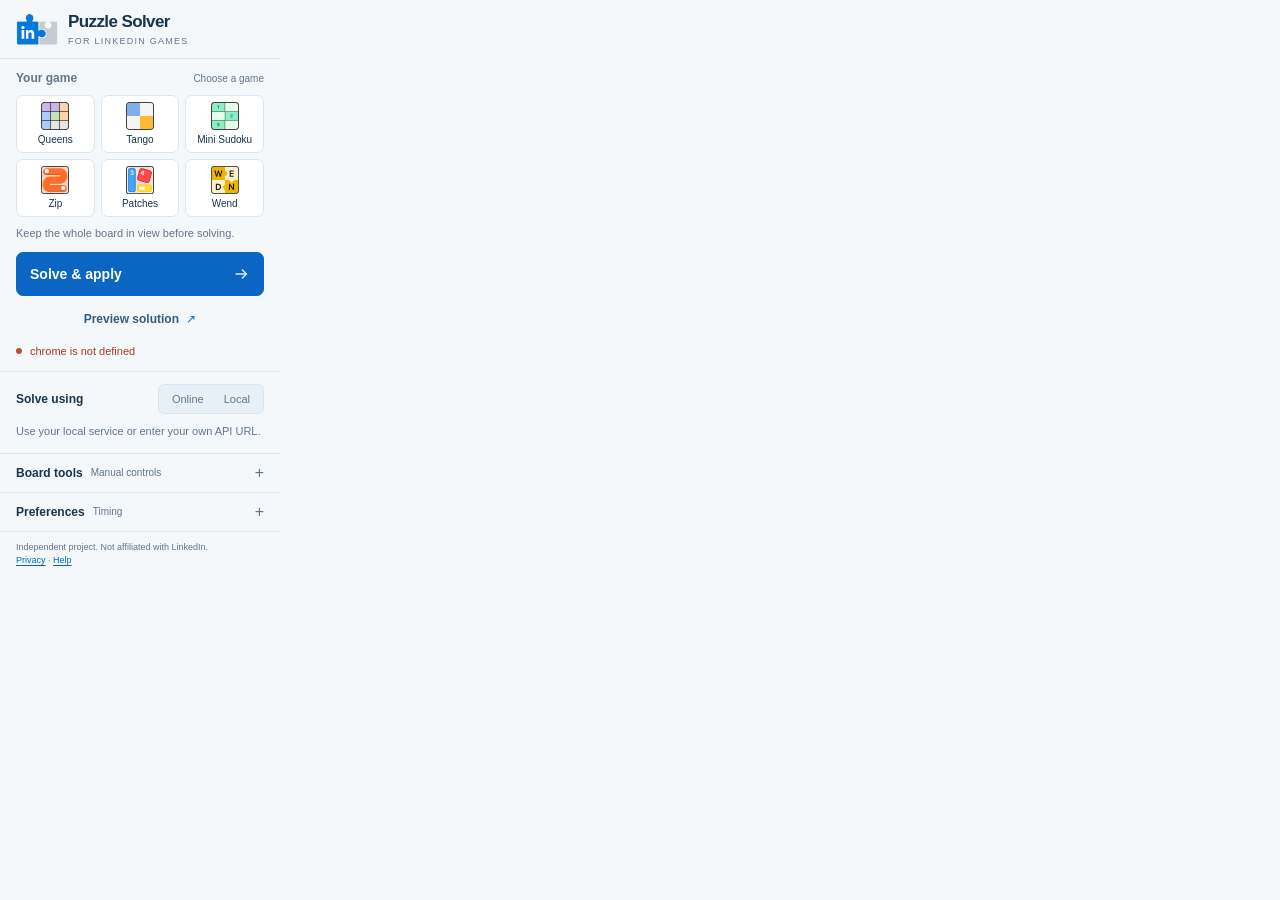
==== commit 196cb4c4: "Fix first-use capture and reuse hosted solver workers" ====
--- a/extension/popup.html
+++ b/extension/popup.html
@@ -55,7 +55,7 @@
         <label class="checkbox-field"><input id="autoCloseAfterApply" type="checkbox" checked><span>Close popup after applying</span></label>
       </div>
     </details>
-    <footer>Independent project. Not affiliated with LinkedIn.</footer>
+    <footer>Independent project. Not affiliated with LinkedIn.<br><a href="https://linkedin-puzzle-solvers.vercel.app/privacy" target="_blank" rel="noopener">Privacy</a> · <a href="https://linkedin-puzzle-solvers.vercel.app/support" target="_blank" rel="noopener">Help</a></footer>
   </main>
   <script src="puzzle_registry.js"></script>
   <script src="api_config.js"></script>
--- a/extension/popup.css
+++ b/extension/popup.css
@@ -83,4 +83,5 @@
 .result-details summary { padding: 9px 10px; color: #365c7c; font-size: 11px; }
 .result { margin: 0; padding: 10px; max-height: 160px; overflow: auto; white-space: pre-wrap; overflow-wrap: anywhere; font: 10px/1.6 ui-monospace, "SFMono-Regular", Consolas, monospace; border-top: 1px solid var(--line); }
 footer { padding: 9px 16px; border-top: 1px solid var(--line); color: #62758a; font-size: 9px; line-height: 1.5; }
+footer a { color: #0a66c2; text-underline-offset: 2px; }
 @media (prefers-reduced-motion: reduce) { *, *::before { animation: none !important; transition: none !important; } }
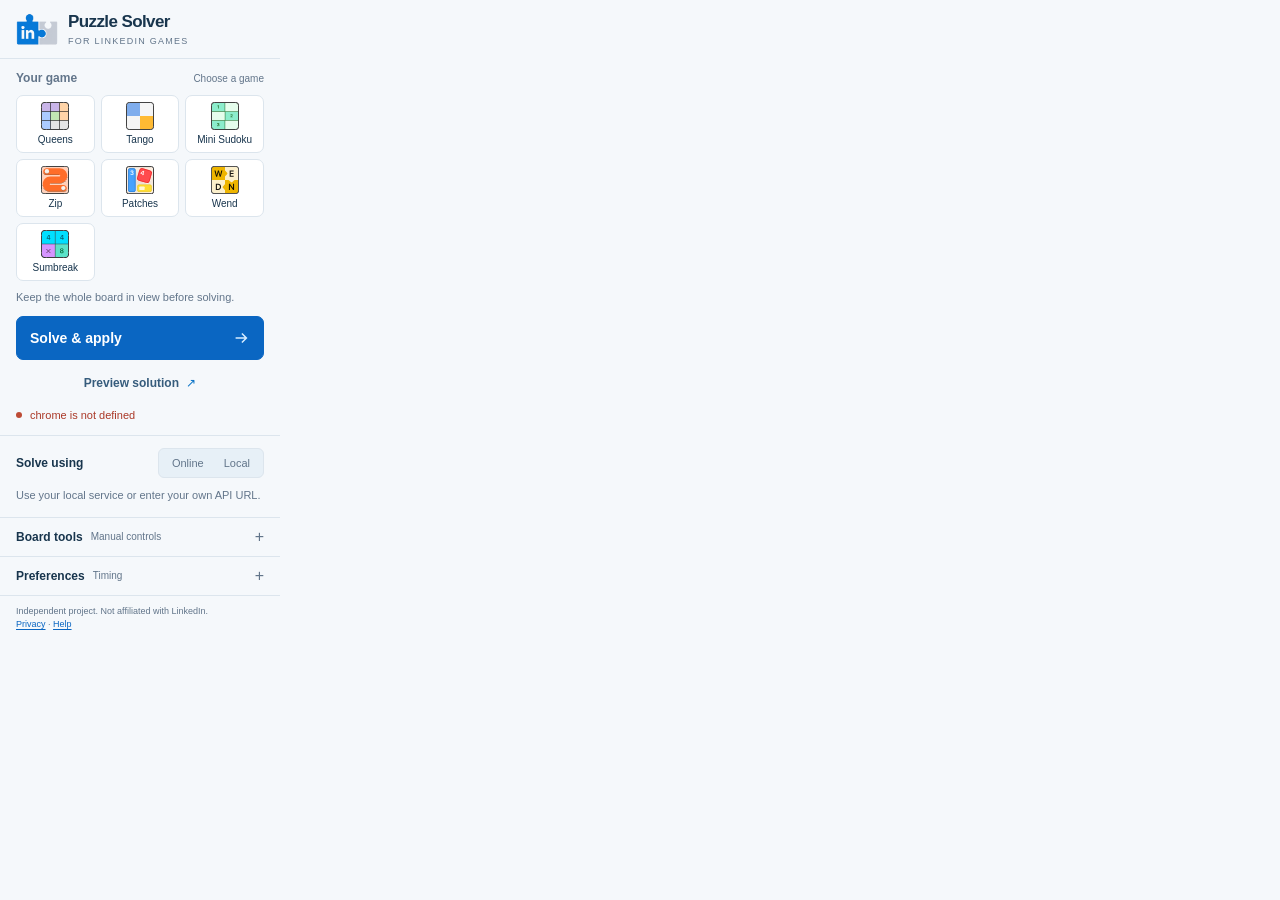
==== commit 7d17d529: "Add Sumbreak solver and extension support Sumbreak tiles are read from the page DOM and solved by pa" ====
--- a/extension/popup.html
+++ b/extension/popup.html
@@ -19,7 +19,7 @@
       <select id="puzzleType" hidden aria-label="Game value">
         <option value="queens">Queens</option><option value="tango">Tango</option>
         <option value="sudoku">Mini Sudoku</option><option value="zip">Zip</option>
-        <option value="patches">Patches</option><option value="wend">Wend</option>
+        <option value="patches">Patches</option><option value="wend">Wend</option><option value="sumbreak">Sumbreak</option>
       </select>
       <p class="board-note">Keep the whole board in view before solving.</p>
       <button id="solveAndApply" type="button" class="primary"><span id="solveLabel">Solve &amp; apply</span><svg viewBox="0 0 20 20" aria-hidden="true"><path d="M4 10h12m-5-5 5 5-5 5"/></svg></button>
